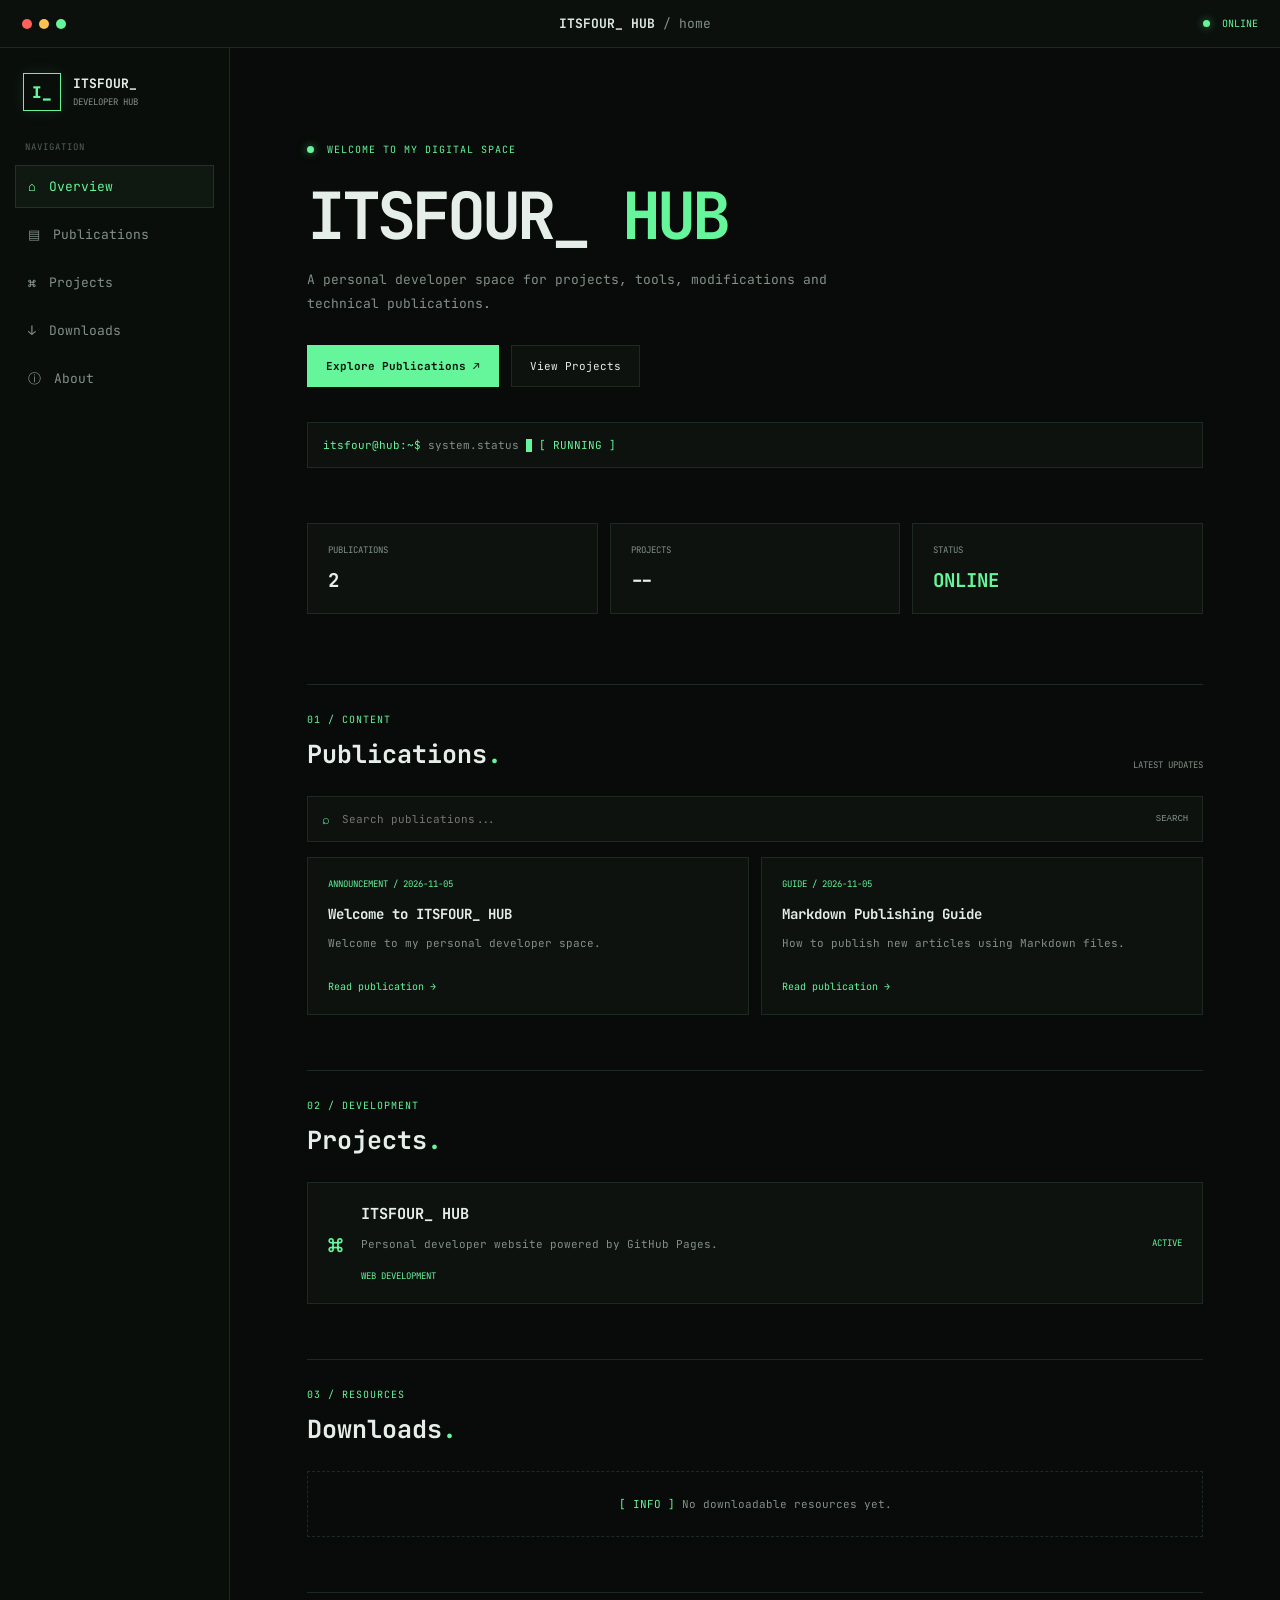
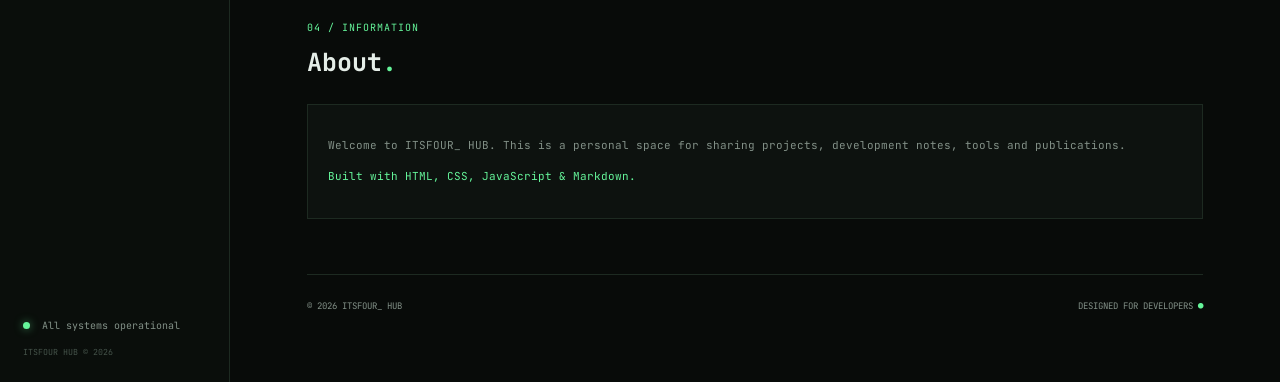
==== index.html @ 15e87986 "update" ====
<!DOCTYPE html>
<html lang="vi">
<head>
<meta charset="UTF-8">
<meta name="viewport" content="width=device-width,initial-scale=1">
<meta name="theme-color" content="#080b09">
<meta name="description" content="ITSFOUR_ HUB - Developer Hub">
<title>ITSFOUR_ HUB</title>

<link rel="preconnect" href="https://fonts.googleapis.com">
<link href="https://fonts.googleapis.com/css2?family=JetBrains+Mono:wght@400;500;600;700;800&display=swap" rel="stylesheet">
<link rel="stylesheet" href="assets/css/style.css">
</head>

<body>

<div class="terminal">

<header class="topbar">
    <div class="window-controls">
        <span class="dot red"></span>
        <span class="dot yellow"></span>
        <span class="dot green"></span>
    </div>

    <div class="terminal-title">ITSFOUR_ HUB <span>/ home</span></div>

    <div class="status">
        <span class="status-light"></span>
        ONLINE
    </div>
</header>

<div class="layout">

<aside class="sidebar">
    <div class="brand">
        <div class="brand-icon">I_</div>
        <div>
            <strong>ITSFOUR_</strong>
            <small>DEVELOPER HUB</small>
        </div>
    </div>

    <div class="nav-label">NAVIGATION</div>

    <nav>
        <a href="#home" class="nav-item active">⌂ <span>Overview</span></a>
        <a href="#posts" class="nav-item">▤ <span>Publications</span></a>
        <a href="#projects" class="nav-item">⌘ <span>Projects</span></a>
        <a href="#downloads" class="nav-item">↓ <span>Downloads</span></a>
        <a href="#about" class="nav-item">ⓘ <span>About</span></a>
    </nav>

    <div class="sidebar-bottom">
        <span class="status-light"></span>
        All systems operational
        <small>ITSFOUR HUB © 2026</small>
    </div>
</aside>

<main class="content">

<section id="home" class="hero">
    <div class="eyebrow">
        <span class="status-light"></span>
        WELCOME TO MY DIGITAL SPACE
    </div>

    <h1>ITSFOUR_<span> HUB</span></h1>

    <p class="hero-description">
        A personal developer space for projects, tools,
        modifications and technical publications.
    </p>

    <div class="hero-actions">
        <a href="#posts" class="button primary">Explore Publications ↗</a>
        <a href="#projects" class="button secondary">View Projects</a>
    </div>

    <div class="terminal-command">
        <span class="prompt">itsfour@hub:~$</span>
        <span>system.status</span>
        <span class="cursor"></span>
        <span class="command-result">[ RUNNING ]</span>
    </div>
</section>

<section class="stats">
    <div class="stat-card">
        <small>PUBLICATIONS</small>
        <strong id="post-count">--</strong>
    </div>

    <div class="stat-card">
        <small>PROJECTS</small>
        <strong>--</strong>
    </div>

    <div class="stat-card">
        <small>STATUS</small>
        <strong class="green-text">ONLINE</strong>
    </div>
</section>

<section id="posts" class="section">
    <div class="section-heading">
        <div>
            <span class="section-index">01 / CONTENT</span>
            <h2>Publications<span>.</span></h2>
        </div>

        <span class="section-note">LATEST UPDATES</span>
    </div>

    <div class="search-box">
        <span>⌕</span>
        <input id="search" type="search"
        placeholder="Search publications..." autocomplete="off">
        <kbd>SEARCH</kbd>
    </div>

    <div id="post-list" class="post-grid">
        <div class="loading">Loading publications...</div>
    </div>

    <div id="empty" class="empty" hidden>
        No publications found.
    </div>
</section>

<section id="projects" class="section">
    <div class="section-heading">
        <div>
            <span class="section-index">02 / DEVELOPMENT</span>
            <h2>Projects<span>.</span></h2>
        </div>
    </div>

    <div class="project-card">
        <div class="project-icon">⌘</div>
        <div>
            <h3>ITSFOUR_ HUB</h3>
            <p>Personal developer website powered by GitHub Pages.</p>
            <span class="tag">WEB DEVELOPMENT</span>
        </div>
        <span class="project-status">ACTIVE</span>
    </div>
</section>

<section id="downloads" class="section">
    <div class="section-heading">
        <div>
            <span class="section-index">03 / RESOURCES</span>
            <h2>Downloads<span>.</span></h2>
        </div>
    </div>

    <div class="empty">
        <span class="green-text">[ INFO ]</span>
        No downloadable resources yet.
    </div>
</section>

<section id="about" class="section">
    <div class="section-heading">
        <div>
            <span class="section-index">04 / INFORMATION</span>
            <h2>About<span>.</span></h2>
        </div>
    </div>

    <div class="about-card">
        <p>
            Welcome to ITSFOUR_ HUB.
            This is a personal space for sharing projects,
            development notes, tools and publications.
        </p>
        <p class="green-text">Built with HTML, CSS, JavaScript & Markdown.</p>
    </div>
</section>

<footer>
    <span>© 2026 ITSFOUR_ HUB</span>
    <span>DESIGNED FOR DEVELOPERS <span class="green-text">●</span></span>
</footer>

</main>
</div>
</div>

<script src="assets/js/app.js"></script>
</body>
</html>
---- assets/css/style.css ----
:root {
    --bg: #080b09;
    --panel: #0d120f;
    --panel2: #111813;
    --border: #1d2a21;
    --green: #65f59a;
    --text: #e5eee8;
    --muted: #829087;
    --font: 'JetBrains Mono', monospace;
}

* {
    box-sizing: border-box;
    scroll-behavior: smooth;
}

body {
    margin: 0;
    background: var(--bg);
    color: var(--text);
    font-family: var(--font);
    font-size: 13px;
}

a {
    color: inherit;
    text-decoration: none;
}

.terminal {
    min-height: 100vh;
}

.topbar {
    height: 48px;
    display: flex;
    align-items: center;
    padding: 0 22px;
    background: #0b100d;
    border-bottom: 1px solid var(--border);
    position: sticky;
    top: 0;
    z-index: 10;
}

.window-controls {
    display: flex;
    gap: 7px;
}

.dot {
    width: 10px;
    height: 10px;
    border-radius: 50%;
}

.red { background: #ff625c; }
.yellow { background: #ffc14f; }
.green { background: var(--green); }

.terminal-title {
    margin: auto;
    color: #dce8df;
    font-weight: 700;
}

.terminal-title span {
    color: var(--muted);
    font-weight: 400;
}

.status {
    color: var(--green);
    font-size: 10px;
}

.status-light {
    display: inline-block;
    width: 7px;
    height: 7px;
    border-radius: 50%;
    background: var(--green);
    box-shadow: 0 0 9px #65f59a88;
    margin-right: 6px;
}

.layout {
    display: flex;
    min-height: calc(100vh - 48px);
}

.sidebar {
    width: 230px;
    flex-shrink: 0;
    border-right: 1px solid var(--border);
    padding: 25px 15px;
    background: #0a0e0b;
    display: flex;
    flex-direction: column;
}

.brand {
    display: flex;
    align-items: center;
    gap: 12px;
    padding: 0 8px 30px;
}

.brand-icon {
    width: 38px;
    height: 38px;
    border: 1px solid var(--green);
    color: var(--green);
    display: grid;
    place-items: center;
    font-weight: 800;
    font-size: 16px;
    box-shadow: 0 0 15px #65f59a18;
}

.brand strong {
    display: block;
    font-size: 13px;
}

.brand small {
    color: var(--muted);
    font-size: 9px;
}

.nav-label {
    color: #526158;
    font-size: 9px;
    padding: 0 10px 12px;
    letter-spacing: 1px;
}

nav {
    display: grid;
    gap: 5px;
}

.nav-item {
    padding: 12px;
    border: 1px solid transparent;
    color: var(--muted);
    display: flex;
    gap: 13px;
    transition: .2s;
}

.nav-item:hover,
.nav-item.active {
    color: var(--green);
    background: #65f59a0c;
    border-color: #65f59a22;
}

.sidebar-bottom {
    margin-top: auto;
    color: var(--muted);
    font-size: 10px;
    padding: 20px 8px 0;
}

.sidebar-bottom small {
    display: block;
    margin-top: 15px;
    color: #45534a;
}

.content {
    flex: 1;
    max-width: 1200px;
    margin: auto;
    padding: 45px 6%;
    min-width: 0;
}

.hero {
    padding: 50px 0 55px;
}

.eyebrow,
.section-index {
    color: var(--green);
    font-size: 10px;
    letter-spacing: 1px;
}

h1 {
    font-size: clamp(35px, 7vw, 65px);
    letter-spacing: -4px;
    margin: 25px 0 15px;
    line-height: 1.1;
}

h1 span,
h2 span {
    color: var(--green);
}

.hero-description {
    max-width: 550px;
    color: var(--muted);
    line-height: 1.9;
}

.hero-actions {
    display: flex;
    gap: 12px;
    margin-top: 28px;
    flex-wrap: wrap;
}

.button {
    padding: 13px 18px;
    border: 1px solid var(--border);
    font-size: 11px;
    transition: .2s;
}

.button.primary {
    color: #061009;
    background: var(--green);
    border-color: var(--green);
    font-weight: 700;
}

.button.secondary {
    color: var(--text);
    background: var(--panel);
}

.button:hover {
    transform: translateY(-2px);
    box-shadow: 0 5px 20px #65f59a22;
}

.terminal-command {
    margin-top: 35px;
    padding: 15px;
    background: var(--panel);
    border: 1px solid var(--border);
    color: var(--muted);
    font-size: 11px;
}

.prompt,
.command-result {
    color: var(--green);
}

.cursor {
    display: inline-block;
    width: 6px;
    height: 13px;
    background: var(--green);
    vertical-align: middle;
    animation: blink 1s infinite;
}

@keyframes blink {
    50% { opacity: 0; }
}

.stats {
    display: grid;
    grid-template-columns: repeat(3, 1fr);
    gap: 12px;
    margin-bottom: 70px;
}

.stat-card {
    background: var(--panel);
    border: 1px solid var(--border);
    padding: 20px;
}

.stat-card small {
    color: var(--muted);
    display: block;
    font-size: 9px;
    margin-bottom: 12px;
}

.stat-card strong {
    font-size: 19px;
}

.green-text {
    color: var(--green) !important;
}

.section {
    padding: 25px 0 55px;
    border-top: 1px solid var(--border);
    scroll-margin-top: 65px;
}

.section-heading {
    display: flex;
    justify-content: space-between;
    align-items: end;
    margin-bottom: 25px;
}

h2 {
    font-size: 25px;
    margin: 10px 0 0;
}

.section-note {
    font-size: 9px;
    color: var(--muted);
}

.search-box {
    display: flex;
    align-items: center;
    gap: 12px;
    background: var(--panel);
    border: 1px solid var(--border);
    padding: 0 14px;
    margin-bottom: 15px;
    color: var(--green);
}

.search-box input {
    width: 100%;
    padding: 15px 0;
    background: transparent;
    border: 0;
    outline: 0;
    color: var(--text);
    font-family: inherit;
    font-size: 11px;
}

.search-box kbd {
    color: var(--muted);
    font-size: 9px;
}

.post-grid {
    display: grid;
    grid-template-columns: repeat(2, minmax(0, 1fr));
    gap: 12px;
}

.post-card,
.project-card,
.about-card {
    background: var(--panel);
    border: 1px solid var(--border);
    padding: 20px;
}

.post-card {
    transition: .2s;
}

.post-card:hover {
    border-color: #65f59a66;
    transform: translateY(-2px);
}

.post-meta {
    color: var(--green);
    font-size: 9px;
}

.post-card h3 {
    font-size: 14px;
    margin: 15px 0 10px;
}

.post-card p,
.project-card p,
.about-card p {
    color: var(--muted);
    line-height: 1.8;
    font-size: 11px;
}

.read-more {
    display: inline-block;
    margin-top: 15px;
    color: var(--green);
    font-size: 10px;
}

.project-card {
    display: flex;
    gap: 18px;
    align-items: center;
}

.project-icon {
    font-size: 25px;
    color: var(--green);
}

.project-card h3 {
    margin: 0;
}

.tag {
    font-size: 9px;
    color: var(--green);
}

.project-status {
    margin-left: auto;
    color: var(--green);
    font-size: 9px;
}

.empty,
.loading {
    padding: 25px;
    text-align: center;
    border: 1px dashed var(--border);
    color: var(--muted);
    font-size: 11px;
}

footer {
    display: flex;
    justify-content: space-between;
    gap: 15px;
    border-top: 1px solid var(--border);
    padding: 25px 0;
    color: var(--muted);
    font-size: 9px;
}

@media(max-width:750px) {
    .sidebar {
        width: 62px;
        padding: 20px 8px;
    }

    .brand {
        justify-content: center;
        padding: 0 0 25px;
    }

    .brand > div:last-child,
    .nav-label,
    .nav-item span,
    .sidebar-bottom {
        display: none;
    }

    .nav-item {
        justify-content: center;
        padding: 13px 5px;
    }

    .content {
        padding: 25px 18px;
    }

    .hero {
        padding-top: 35px;
    }

    h1 {
        letter-spacing: -2px;
    }

    .post-grid {
        grid-template-columns: 1fr;
    }

    .stats {
        gap: 7px;
    }

    .stat-card {
        padding: 13px 9px;
    }

    .stat-card strong {
        font-size: 13px;
    }

    .stat-card small {
        font-size: 8px;
    }

    .section-note {
        display: none;
    }

    footer {
        flex-direction: column;
    }
}
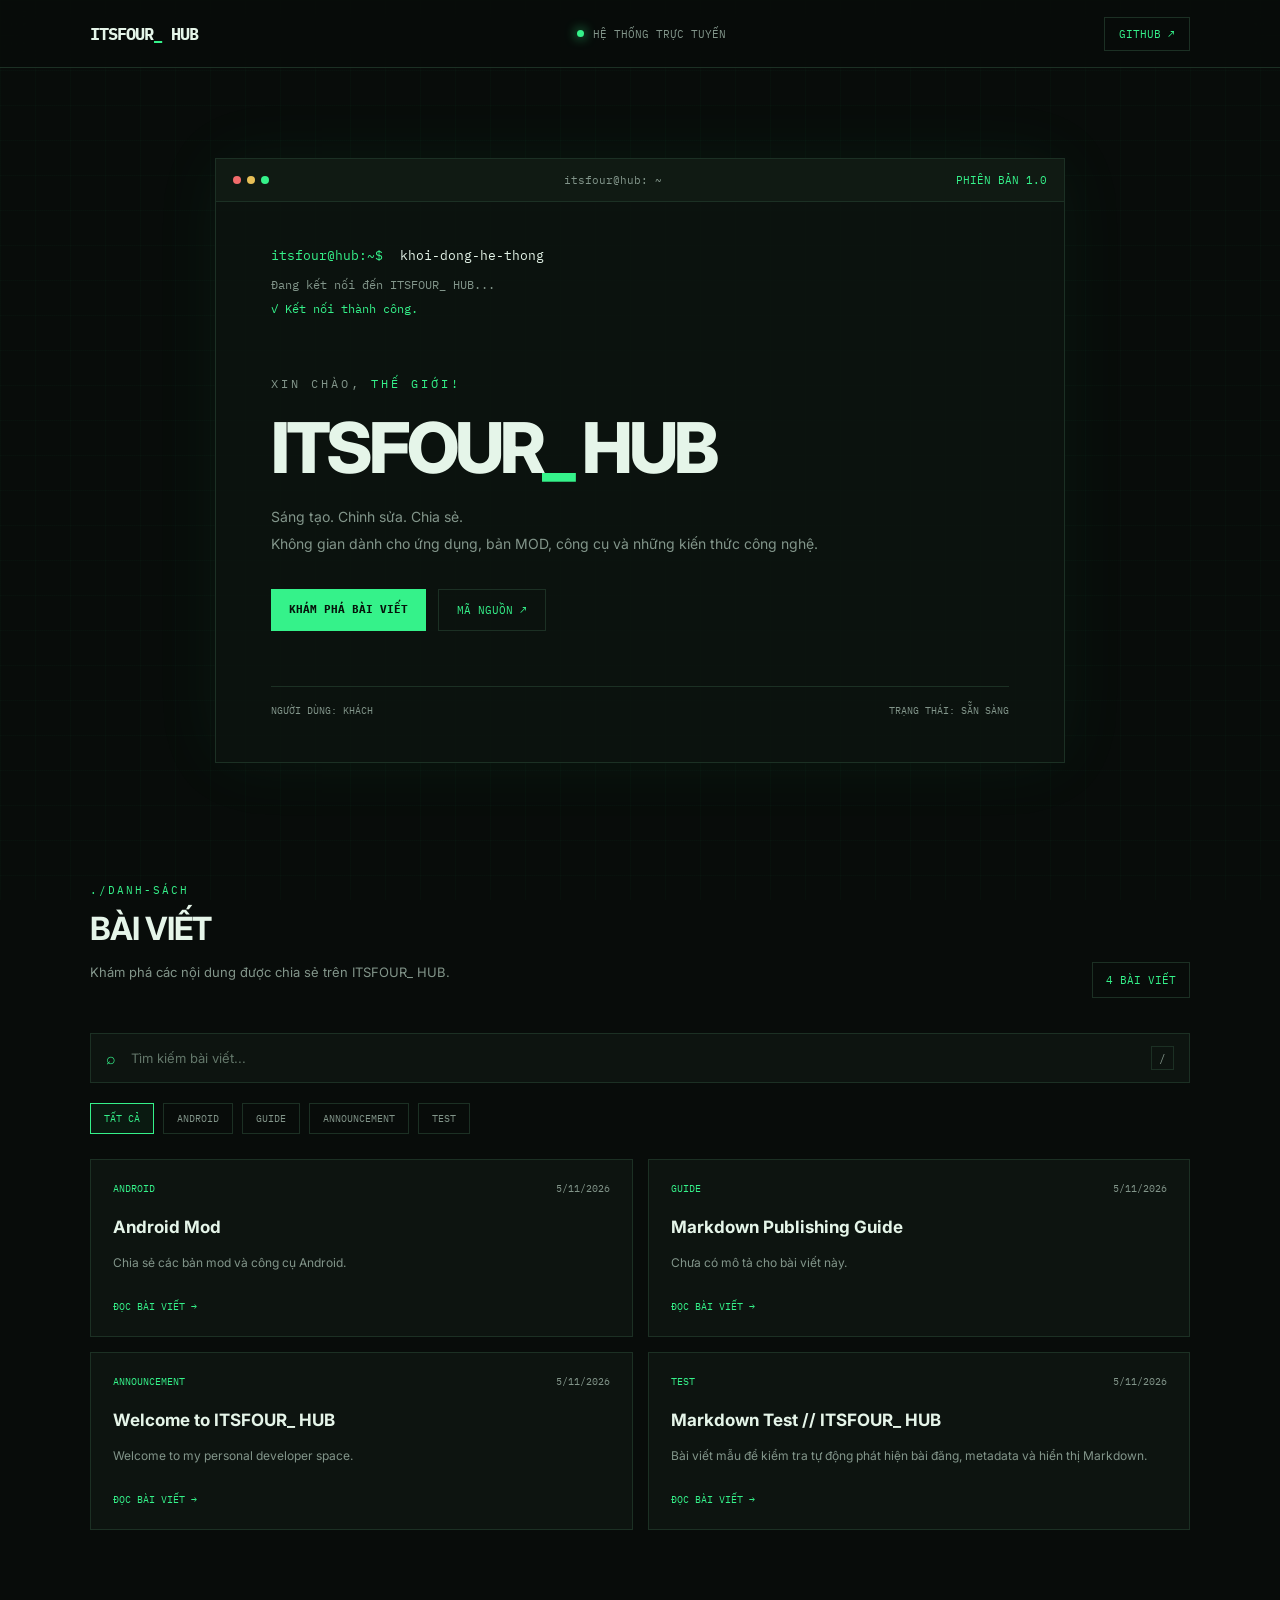
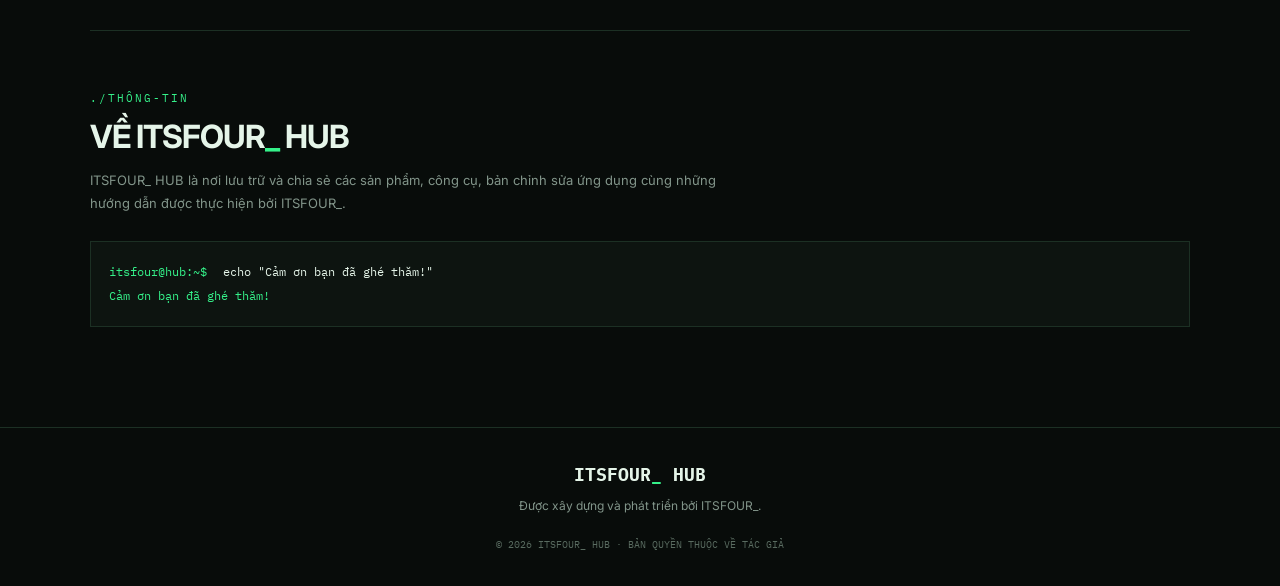
==== commit 2dfdfacc: "up" ====
--- a/index.html
+++ b/index.html
@@ -1,195 +1,216 @@
 <!DOCTYPE html>
 <html lang="vi">
 <head>
-<meta charset="UTF-8">
-<meta name="viewport" content="width=device-width,initial-scale=1">
-<meta name="theme-color" content="#080b09">
-<meta name="description" content="ITSFOUR_ HUB - Developer Hub">
-<title>ITSFOUR_ HUB</title>
-
-<link rel="preconnect" href="https://fonts.googleapis.com">
-<link href="https://fonts.googleapis.com/css2?family=JetBrains+Mono:wght@400;500;600;700;800&display=swap" rel="stylesheet">
-<link rel="stylesheet" href="assets/css/style.css">
+    <meta charset="UTF-8">
+    <meta name="viewport" content="width=device-width, initial-scale=1">
+
+    <meta name="theme-color" content="#080c0a">
+    <meta name="description" content="ITSFOUR_ HUB - Không gian chia sẻ ứng dụng, bản chỉnh sửa và công cụ công nghệ.">
+
+    <title>ITSFOUR_ HUB | Trang chủ</title>
+
+    <link rel="preconnect" href="https://fonts.googleapis.com">
+    <link rel="preconnect" href="https://fonts.gstatic.com" crossorigin>
+
+    <link href="https://fonts.googleapis.com/css2?family=Inter:wght@400;500;600;700;800&family=IBM+Plex+Mono:wght@400;500;600;700&display=swap" rel="stylesheet">
+
+    <link rel="stylesheet" href="assets/css/style.css">
 </head>
 
 <body>
 
-<div class="terminal">
-
 <header class="topbar">
-    <div class="window-controls">
-        <span class="dot red"></span>
-        <span class="dot yellow"></span>
-        <span class="dot green"></span>
+    <a href="index.html" class="logo">
+        ITSFOUR<span>_</span> HUB
+    </a>
+
+    <div class="system-status">
+        <span class="status-dot"></span>
+        HỆ THỐNG TRỰC TUYẾN
     </div>
 
-    <div class="terminal-title">ITSFOUR_ HUB <span>/ home</span></div>
-
-    <div class="status">
-        <span class="status-light"></span>
-        ONLINE
+    <a href="https://github.com/itsfour" target="_blank" class="github-btn">
+        GITHUB ↗
+    </a>
+</header>
+
+<main>
+
+    <!-- GIỚI THIỆU -->
+    <section class="hero">
+
+        <div class="terminal-window">
+
+            <div class="terminal-bar">
+                <div class="terminal-dots">
+                    <i></i><i></i><i></i>
+                </div>
+
+                <span>itsfour@hub: ~</span>
+
+                <span class="terminal-version">PHIÊN BẢN 1.0</span>
+            </div>
+
+            <div class="terminal-content">
+
+                <div class="terminal-line">
+                    <span class="prompt">itsfour@hub:~$</span>
+                    <span>khoi-dong-he-thong</span>
+                </div>
+
+                <div class="terminal-output">
+                    Đang kết nối đến ITSFOUR_ HUB...
+                </div>
+
+                <div class="terminal-output success">
+                    ✓ Kết nối thành công.
+                </div>
+
+                <div class="hero-title">
+                    XIN CHÀO, <span>THẾ GIỚI!</span>
+                </div>
+
+                <h1>
+                    ITSFOUR<span>_</span> HUB
+                </h1>
+
+                <p class="hero-description">
+                    Sáng tạo. Chỉnh sửa. Chia sẻ.
+                    <br>
+                    Không gian dành cho ứng dụng, bản MOD,
+                    công cụ và những kiến thức công nghệ.
+                </p>
+
+                <div class="hero-actions">
+                    <a href="#baiviet" class="primary-btn">
+                        KHÁM PHÁ BÀI VIẾT
+                    </a>
+
+                    <a href="https://github.com/itsfour"
+                       target="_blank"
+                       class="secondary-btn">
+                        MÃ NGUỒN ↗
+                    </a>
+                </div>
+
+                <div class="terminal-footer">
+                    <span>NGƯỜI DÙNG: KHÁCH</span>
+                    <span>TRẠNG THÁI: SẴN SÀNG</span>
+                </div>
+
+            </div>
+        </div>
+
+    </section>
+
+
+    <!-- DANH SÁCH BÀI VIẾT -->
+    <section class="publications" id="baiviet">
+
+        <div class="section-heading">
+            <div>
+                <div class="section-label">
+                    ./DANH-SÁCH
+                </div>
+
+                <h2>BÀI VIẾT</h2>
+
+                <p>
+                    Khám phá các nội dung được chia sẻ trên ITSFOUR_ HUB.
+                </p>
+            </div>
+
+            <div class="post-count" id="postCount">
+                0 BÀI VIẾT
+            </div>
+        </div>
+
+
+        <!-- TÌM KIẾM -->
+        <div class="search-box">
+            <span>⌕</span>
+
+            <input
+                type="search"
+                id="searchInput"
+                placeholder="Tìm kiếm bài viết..."
+                autocomplete="off"
+            >
+
+            <kbd>/</kbd>
+        </div>
+
+
+        <!-- DANH MỤC -->
+        <div class="category-list" id="categoryList">
+            <button class="category-btn active" data-category="ALL">
+                TẤT CẢ
+            </button>
+        </div>
+
+
+        <!-- BÀI VIẾT -->
+        <div class="posts-grid" id="postsGrid">
+
+            <div class="loading-box">
+                <span class="loading-dot"></span>
+                ĐANG TẢI DANH SÁCH BÀI VIẾT...
+            </div>
+
+        </div>
+
+        <div class="empty-box" id="emptyBox" hidden>
+            KHÔNG TÌM THẤY BÀI VIẾT PHÙ HỢP.
+        </div>
+
+    </section>
+
+
+    <!-- GIỚI THIỆU -->
+    <section class="about-section">
+
+        <div class="section-label">
+            ./THÔNG-TIN
+        </div>
+
+        <h2>VỀ ITSFOUR<span>_</span> HUB</h2>
+
+        <p>
+            ITSFOUR_ HUB là nơi lưu trữ và chia sẻ các sản phẩm,
+            công cụ, bản chỉnh sửa ứng dụng cùng những hướng dẫn
+            được thực hiện bởi ITSFOUR_.
+        </p>
+
+        <div class="about-terminal">
+            <span class="prompt">itsfour@hub:~$</span>
+            <span>echo "Cảm ơn bạn đã ghé thăm!"</span>
+            <br>
+            <span class="success">Cảm ơn bạn đã ghé thăm!</span>
+        </div>
+
+    </section>
+
+</main>
+
+
+<footer class="footer">
+
+    <div class="footer-logo">
+        ITSFOUR<span>_</span> HUB
     </div>
-</header>
-
-<div class="layout">
-
-<aside class="sidebar">
-    <div class="brand">
-        <div class="brand-icon">I_</div>
-        <div>
-            <strong>ITSFOUR_</strong>
-            <small>DEVELOPER HUB</small>
-        </div>
+
+    <p>
+        Được xây dựng và phát triển bởi ITSFOUR_.
+    </p>
+
+    <div class="footer-bottom">
+        © 2026 ITSFOUR_ HUB · BẢN QUYỀN THUỘC VỀ TÁC GIẢ
     </div>
 
-    <div class="nav-label">NAVIGATION</div>
-
-    <nav>
-        <a href="#home" class="nav-item active">⌂ <span>Overview</span></a>
-        <a href="#posts" class="nav-item">▤ <span>Publications</span></a>
-        <a href="#projects" class="nav-item">⌘ <span>Projects</span></a>
-        <a href="#downloads" class="nav-item">↓ <span>Downloads</span></a>
-        <a href="#about" class="nav-item">ⓘ <span>About</span></a>
-    </nav>
-
-    <div class="sidebar-bottom">
-        <span class="status-light"></span>
-        All systems operational
-        <small>ITSFOUR HUB © 2026</small>
-    </div>
-</aside>
-
-<main class="content">
-
-<section id="home" class="hero">
-    <div class="eyebrow">
-        <span class="status-light"></span>
-        WELCOME TO MY DIGITAL SPACE
-    </div>
-
-    <h1>ITSFOUR_<span> HUB</span></h1>
-
-    <p class="hero-description">
-        A personal developer space for projects, tools,
-        modifications and technical publications.
-    </p>
-
-    <div class="hero-actions">
-        <a href="#posts" class="button primary">Explore Publications ↗</a>
-        <a href="#projects" class="button secondary">View Projects</a>
-    </div>
-
-    <div class="terminal-command">
-        <span class="prompt">itsfour@hub:~$</span>
-        <span>system.status</span>
-        <span class="cursor"></span>
-        <span class="command-result">[ RUNNING ]</span>
-    </div>
-</section>
-
-<section class="stats">
-    <div class="stat-card">
-        <small>PUBLICATIONS</small>
-        <strong id="post-count">--</strong>
-    </div>
-
-    <div class="stat-card">
-        <small>PROJECTS</small>
-        <strong>--</strong>
-    </div>
-
-    <div class="stat-card">
-        <small>STATUS</small>
-        <strong class="green-text">ONLINE</strong>
-    </div>
-</section>
-
-<section id="posts" class="section">
-    <div class="section-heading">
-        <div>
-            <span class="section-index">01 / CONTENT</span>
-            <h2>Publications<span>.</span></h2>
-        </div>
-
-        <span class="section-note">LATEST UPDATES</span>
-    </div>
-
-    <div class="search-box">
-        <span>⌕</span>
-        <input id="search" type="search"
-        placeholder="Search publications..." autocomplete="off">
-        <kbd>SEARCH</kbd>
-    </div>
-
-    <div id="post-list" class="post-grid">
-        <div class="loading">Loading publications...</div>
-    </div>
-
-    <div id="empty" class="empty" hidden>
-        No publications found.
-    </div>
-</section>
-
-<section id="projects" class="section">
-    <div class="section-heading">
-        <div>
-            <span class="section-index">02 / DEVELOPMENT</span>
-            <h2>Projects<span>.</span></h2>
-        </div>
-    </div>
-
-    <div class="project-card">
-        <div class="project-icon">⌘</div>
-        <div>
-            <h3>ITSFOUR_ HUB</h3>
-            <p>Personal developer website powered by GitHub Pages.</p>
-            <span class="tag">WEB DEVELOPMENT</span>
-        </div>
-        <span class="project-status">ACTIVE</span>
-    </div>
-</section>
-
-<section id="downloads" class="section">
-    <div class="section-heading">
-        <div>
-            <span class="section-index">03 / RESOURCES</span>
-            <h2>Downloads<span>.</span></h2>
-        </div>
-    </div>
-
-    <div class="empty">
-        <span class="green-text">[ INFO ]</span>
-        No downloadable resources yet.
-    </div>
-</section>
-
-<section id="about" class="section">
-    <div class="section-heading">
-        <div>
-            <span class="section-index">04 / INFORMATION</span>
-            <h2>About<span>.</span></h2>
-        </div>
-    </div>
-
-    <div class="about-card">
-        <p>
-            Welcome to ITSFOUR_ HUB.
-            This is a personal space for sharing projects,
-            development notes, tools and publications.
-        </p>
-        <p class="green-text">Built with HTML, CSS, JavaScript & Markdown.</p>
-    </div>
-</section>
-
-<footer>
-    <span>© 2026 ITSFOUR_ HUB</span>
-    <span>DESIGNED FOR DEVELOPERS <span class="green-text">●</span></span>
 </footer>
 
-</main>
-</div>
-</div>
 
 <script src="assets/js/app.js"></script>
+
 </body>
 </html>
--- a/assets/css/style.css
+++ b/assets/css/style.css
@@ -1,25 +1,48 @@
 :root {
-    --bg: #080b09;
-    --panel: #0d120f;
-    --panel2: #111813;
-    --border: #1d2a21;
-    --green: #65f59a;
-    --text: #e5eee8;
-    --muted: #829087;
-    --font: 'JetBrains Mono', monospace;
+    --background: #080c0a;
+    --surface: #0d1410;
+    --surface-2: #111b15;
+    --border: #1c3024;
+
+    --green: #35f28a;
+    --green-light: #8affb8;
+    --green-dark: #143d27;
+
+    --text: #e5f5e9;
+    --muted: #82958a;
+
+    --mono: "IBM Plex Mono", monospace;
+    --sans: "Inter", "Noto Sans SC", sans-serif;
 }
 
 * {
     box-sizing: border-box;
+}
+
+html {
     scroll-behavior: smooth;
 }
 
 body {
     margin: 0;
-    background: var(--bg);
+    background: var(--background);
     color: var(--text);
-    font-family: var(--font);
-    font-size: 13px;
+    font-family: var(--sans);
+    overflow-x: hidden;
+}
+
+body::before {
+    content: "";
+    position: fixed;
+    inset: 0;
+    pointer-events: none;
+    z-index: -1;
+
+    background-image:
+        linear-gradient(rgba(53,242,138,.025) 1px, transparent 1px),
+        linear-gradient(90deg, rgba(53,242,138,.025) 1px, transparent 1px);
+
+    background-size: 35px 35px;
 }
 
 a {
@@ -27,474 +50,744 @@
     text-decoration: none;
 }
 
-.terminal {
-    min-height: 100vh;
-}
+button,
+input {
+    font: inherit;
+}
+
+
+/* THANH ĐẦU TRANG */
 
 .topbar {
-    height: 48px;
+    height: 68px;
+    padding: 0 7%;
+
     display: flex;
     align-items: center;
-    padding: 0 22px;
-    background: #0b100d;
+    justify-content: space-between;
+
     border-bottom: 1px solid var(--border);
+    background: rgba(8,12,10,.92);
+
     position: sticky;
     top: 0;
-    z-index: 10;
-}
-
-.window-controls {
-    display: flex;
-    gap: 7px;
-}
-
-.dot {
-    width: 10px;
-    height: 10px;
+    z-index: 20;
+
+    backdrop-filter: blur(15px);
+}
+
+.logo {
+    font-family: var(--mono);
+    font-size: 17px;
+    font-weight: 700;
+    letter-spacing: -1px;
+}
+
+.logo span,
+.footer-logo span,
+.hero h1 span,
+.about-section h2 span {
+    color: var(--green);
+}
+
+.system-status {
+    display: flex;
+    align-items: center;
+    gap: 9px;
+
+    color: var(--muted);
+    font: 11px var(--mono);
+}
+
+.status-dot {
+    width: 7px;
+    height: 7px;
     border-radius: 50%;
-}
-
-.red { background: #ff625c; }
-.yellow { background: #ffc14f; }
-.green { background: var(--green); }
-
-.terminal-title {
+    background: var(--green);
+
+    box-shadow: 0 0 12px var(--green);
+
+    animation: blink 1.5s infinite;
+}
+
+@keyframes blink {
+    50% {
+        opacity: .35;
+    }
+}
+
+.github-btn {
+    font: 11px var(--mono);
+    color: var(--green);
+
+    border: 1px solid var(--border);
+    padding: 9px 14px;
+
+    transition: .2s;
+}
+
+.github-btn:hover {
+    background: var(--green-dark);
+    border-color: var(--green);
+}
+
+
+/* KHUNG GIỚI THIỆU */
+
+.hero {
+    padding: 90px 20px 100px;
+    display: flex;
+    justify-content: center;
+}
+
+.terminal-window {
+    width: 100%;
+    max-width: 850px;
+
+    border: 1px solid var(--border);
+    background: rgba(13,20,16,.92);
+
+    box-shadow: 0 0 70px rgba(53,242,138,.055);
+}
+
+.terminal-bar {
+    height: 43px;
+    padding: 0 17px;
+
+    display: flex;
+    align-items: center;
+    justify-content: space-between;
+
+    border-bottom: 1px solid var(--border);
+    background: #101a13;
+
+    font: 11px var(--mono);
+    color: var(--muted);
+}
+
+.terminal-dots {
+    display: flex;
+    gap: 6px;
+}
+
+.terminal-dots i {
+    width: 8px;
+    height: 8px;
+    border-radius: 50%;
+    background: #355b42;
+}
+
+.terminal-dots i:first-child {
+    background: #f16b6b;
+}
+
+.terminal-dots i:nth-child(2) {
+    background: #e7bf57;
+}
+
+.terminal-dots i:nth-child(3) {
+    background: var(--green);
+}
+
+.terminal-version {
+    color: var(--green);
+}
+
+.terminal-content {
+    padding: 45px 55px;
+}
+
+.terminal-line {
+    font: 13px var(--mono);
+    margin-bottom: 13px;
+}
+
+.prompt {
+    color: var(--green);
+    margin-right: 9px;
+}
+
+.terminal-output {
+    color: var(--muted);
+    font: 12px var(--mono);
+    margin-bottom: 9px;
+}
+
+.success {
+    color: var(--green);
+}
+
+.hero-title {
+    margin-top: 60px;
+    font: 12px var(--mono);
+    color: var(--muted);
+    letter-spacing: 3px;
+}
+
+.hero-title span {
+    color: var(--green);
+}
+
+.hero h1 {
+    margin: 14px 0;
+
+    font-size: clamp(38px, 8vw, 70px);
+    font-weight: 800;
+    letter-spacing: -4px;
+}
+
+.hero-description {
+    max-width: 550px;
+    color: var(--muted);
+    font-size: 14px;
+    line-height: 1.9;
+}
+
+.hero-actions {
+    display: flex;
+    flex-wrap: wrap;
+    gap: 12px;
+    margin-top: 32px;
+}
+
+.primary-btn,
+.secondary-btn {
+    padding: 13px 18px;
+    font: 11px var(--mono);
+    transition: .2s;
+}
+
+.primary-btn {
+    color: #06130b;
+    background: var(--green);
+    font-weight: 700;
+}
+
+.primary-btn:hover {
+    background: var(--green-light);
+    box-shadow: 0 0 25px rgba(53,242,138,.2);
+}
+
+.secondary-btn {
+    border: 1px solid var(--border);
+    color: var(--green);
+}
+
+.secondary-btn:hover {
+    border-color: var(--green);
+    background: var(--green-dark);
+}
+
+.terminal-footer {
+    border-top: 1px solid var(--border);
+    margin-top: 55px;
+    padding-top: 17px;
+
+    display: flex;
+    justify-content: space-between;
+    gap: 15px;
+
+    color: var(--muted);
+    font: 10px var(--mono);
+}
+
+
+/* DANH SÁCH BÀI VIẾT */
+
+.publications,
+.about-section {
+    width: 86%;
+    max-width: 1100px;
     margin: auto;
-    color: #dce8df;
-    font-weight: 700;
-}
-
-.terminal-title span {
-    color: var(--muted);
-    font-weight: 400;
-}
-
-.status {
-    color: var(--green);
-    font-size: 10px;
-}
-
-.status-light {
+}
+
+.publications {
+    padding: 20px 0 100px;
+}
+
+.section-heading {
+    display: flex;
+    align-items: flex-end;
+    justify-content: space-between;
+    gap: 20px;
+}
+
+.section-label {
+    color: var(--green);
+    font: 11px var(--mono);
+    letter-spacing: 2px;
+}
+
+.section-heading h2,
+.about-section h2 {
+    font-size: 32px;
+    margin: 12px 0;
+    letter-spacing: -1px;
+}
+
+.section-heading p,
+.about-section p {
+    color: var(--muted);
+    font-size: 13px;
+    line-height: 1.8;
+}
+
+.post-count {
+    color: var(--green);
+    font: 11px var(--mono);
+    border: 1px solid var(--border);
+    padding: 10px 13px;
+    white-space: nowrap;
+}
+
+
+/* TÌM KIẾM */
+
+.search-box {
+    margin-top: 35px;
+    height: 50px;
+
+    display: flex;
+    align-items: center;
+    gap: 13px;
+
+    padding: 0 15px;
+
+    background: var(--surface);
+    border: 1px solid var(--border);
+
+    color: var(--green);
+}
+
+.search-box input {
+    flex: 1;
+    min-width: 0;
+    border: 0;
+    outline: 0;
+
+    background: transparent;
+    color: var(--text);
+
+    font-size: 13px;
+}
+
+.search-box input::placeholder {
+    color: #63776a;
+}
+
+.search-box kbd {
+    color: var(--muted);
+    font: 11px var(--mono);
+    border: 1px solid var(--border);
+    padding: 4px 7px;
+}
+
+
+/* DANH MỤC */
+
+.category-list {
+    display: flex;
+    flex-wrap: wrap;
+    gap: 9px;
+    margin: 20px 0 25px;
+}
+
+.category-btn {
+    cursor: pointer;
+    padding: 8px 13px;
+
+    color: var(--muted);
+    background: transparent;
+
+    border: 1px solid var(--border);
+    font: 10px var(--mono);
+
+    transition: .2s;
+}
+
+.category-btn:hover,
+.category-btn.active {
+    color: var(--green);
+    border-color: var(--green);
+    background: rgba(53,242,138,.06);
+}
+
+
+/* THẺ BÀI VIẾT */
+
+.posts-grid {
+    display: grid;
+    grid-template-columns: repeat(2, minmax(0,1fr));
+    gap: 15px;
+}
+
+.post-card {
+    padding: 22px;
+
+    border: 1px solid var(--border);
+    background: var(--surface);
+
+    transition: .25s;
+}
+
+.post-card:hover {
+    border-color: var(--green);
+    transform: translateY(-3px);
+    background: var(--surface-2);
+}
+
+.post-meta {
+    display: flex;
+    justify-content: space-between;
+    gap: 10px;
+
+    color: var(--muted);
+    font: 10px var(--mono);
+}
+
+.post-category {
+    color: var(--green);
+}
+
+.post-card h3 {
+    margin: 20px 0 10px;
+    font-size: 17px;
+    line-height: 1.5;
+}
+
+.post-card p {
+    color: var(--muted);
+    font-size: 12px;
+    line-height: 1.8;
+    margin-bottom: 20px;
+}
+
+.post-read {
+    display: inline-block;
+    color: var(--green);
+    font: 10px var(--mono);
+}
+
+.loading-box,
+.empty-box {
+    grid-column: 1 / -1;
+    padding: 40px 15px;
+    text-align: center;
+
+    border: 1px dashed var(--border);
+    color: var(--muted);
+    font: 11px var(--mono);
+}
+
+.loading-dot {
     display: inline-block;
     width: 7px;
     height: 7px;
     border-radius: 50%;
     background: var(--green);
-    box-shadow: 0 0 9px #65f59a88;
-    margin-right: 6px;
-}
-
-.layout {
-    display: flex;
-    min-height: calc(100vh - 48px);
-}
-
-.sidebar {
-    width: 230px;
-    flex-shrink: 0;
-    border-right: 1px solid var(--border);
-    padding: 25px 15px;
-    background: #0a0e0b;
-    display: flex;
-    flex-direction: column;
-}
-
-.brand {
-    display: flex;
-    align-items: center;
-    gap: 12px;
-    padding: 0 8px 30px;
-}
-
-.brand-icon {
-    width: 38px;
-    height: 38px;
-    border: 1px solid var(--green);
-    color: var(--green);
-    display: grid;
-    place-items: center;
-    font-weight: 800;
-    font-size: 16px;
-    box-shadow: 0 0 15px #65f59a18;
-}
-
-.brand strong {
+    margin-right: 9px;
+    animation: blink 1s infinite;
+}
+
+
+/* GIỚI THIỆU */
+
+.about-section {
+    padding: 60px 0;
+    border-top: 1px solid var(--border);
+}
+
+.about-section p {
+    max-width: 650px;
+}
+
+.about-terminal {
+    margin-top: 25px;
+    padding: 18px;
+
+    border: 1px solid var(--border);
+    background: var(--surface);
+
+    font: 12px var(--mono);
+    line-height: 2;
+}
+
+
+/* CHÂN TRANG */
+
+.footer {
+    margin-top: 40px;
+    padding: 35px 7%;
+
+    border-top: 1px solid var(--border);
+    text-align: center;
+}
+
+.footer-logo {
+    font: 700 18px var(--mono);
+}
+
+.footer p {
+    color: var(--muted);
+    font-size: 12px;
+}
+
+.footer-bottom {
+    margin-top: 25px;
+    color: #596b60;
+    font: 10px var(--mono);
+}
+
+
+/* TRANG ĐỌC BÀI VIẾT */
+
+.article-container {
+    width: 88%;
+    max-width: 850px;
+    margin: 65px auto 100px;
+}
+
+.back-link {
+    display: inline-block;
+    margin-bottom: 30px;
+
+    color: var(--green);
+    font: 11px var(--mono);
+}
+
+.article-header {
+    padding-bottom: 30px;
+    border-bottom: 1px solid var(--border);
+}
+
+.article-header h1 {
+    font-size: clamp(27px, 5vw, 42px);
+    line-height: 1.3;
+    margin: 18px 0;
+}
+
+.article-description {
+    color: var(--muted);
+    line-height: 1.8;
+    font-size: 14px;
+}
+
+.article-info {
+    display: flex;
+    flex-wrap: wrap;
+    gap: 15px;
+    color: var(--muted);
+    font: 10px var(--mono);
+}
+
+.markdown-body {
+    padding-top: 35px;
+
+    color: #d0dfd4;
+    font-size: 14px;
+    line-height: 1.9;
+
+    overflow-wrap: anywhere;
+}
+
+.markdown-body h1,
+.markdown-body h2,
+.markdown-body h3 {
+    color: var(--green-light);
+    line-height: 1.4;
+    margin-top: 35px;
+}
+
+.markdown-body a {
+    color: var(--green);
+    text-decoration: underline;
+}
+
+.markdown-body img {
+    max-width: 100%;
+    height: auto;
+    border: 1px solid var(--border);
+}
+
+.markdown-body blockquote {
+    margin: 20px 0;
+    padding: 12px 18px;
+
+    border-left: 3px solid var(--green);
+    background: var(--surface);
+
+    color: var(--muted);
+}
+
+.markdown-body code {
+    font-family: var(--mono);
+    color: var(--green-light);
+    background: #142119;
+    padding: 3px 6px;
+    border-radius: 3px;
+}
+
+.markdown-body pre {
+    padding: 18px;
+    overflow-x: auto;
+
+    border: 1px solid var(--border);
+    background: #050906;
+}
+
+.markdown-body pre code {
+    padding: 0;
+    background: transparent;
+}
+
+.markdown-body table {
     display: block;
-    font-size: 13px;
-}
-
-.brand small {
-    color: var(--muted);
-    font-size: 9px;
-}
-
-.nav-label {
-    color: #526158;
-    font-size: 9px;
-    padding: 0 10px 12px;
-    letter-spacing: 1px;
-}
-
-nav {
-    display: grid;
-    gap: 5px;
-}
-
-.nav-item {
-    padding: 12px;
-    border: 1px solid transparent;
-    color: var(--muted);
-    display: flex;
-    gap: 13px;
-    transition: .2s;
-}
-
-.nav-item:hover,
-.nav-item.active {
-    color: var(--green);
-    background: #65f59a0c;
-    border-color: #65f59a22;
-}
-
-.sidebar-bottom {
-    margin-top: auto;
-    color: var(--muted);
-    font-size: 10px;
-    padding: 20px 8px 0;
-}
-
-.sidebar-bottom small {
-    display: block;
-    margin-top: 15px;
-    color: #45534a;
-}
-
-.content {
-    flex: 1;
-    max-width: 1200px;
-    margin: auto;
-    padding: 45px 6%;
-    min-width: 0;
-}
-
-.hero {
-    padding: 50px 0 55px;
-}
-
-.eyebrow,
-.section-index {
-    color: var(--green);
-    font-size: 10px;
-    letter-spacing: 1px;
-}
-
-h1 {
-    font-size: clamp(35px, 7vw, 65px);
-    letter-spacing: -4px;
-    margin: 25px 0 15px;
-    line-height: 1.1;
-}
-
-h1 span,
-h2 span {
-    color: var(--green);
-}
-
-.hero-description {
-    max-width: 550px;
-    color: var(--muted);
-    line-height: 1.9;
-}
-
-.hero-actions {
-    display: flex;
-    gap: 12px;
-    margin-top: 28px;
-    flex-wrap: wrap;
-}
-
-.button {
-    padding: 13px 18px;
-    border: 1px solid var(--border);
-    font-size: 11px;
-    transition: .2s;
-}
-
-.button.primary {
-    color: #061009;
-    background: var(--green);
+    max-width: 100%;
+    overflow-x: auto;
+    border-collapse: collapse;
+}
+
+.markdown-body th,
+.markdown-body td {
+    padding: 10px;
+    border: 1px solid var(--border);
+}
+
+.markdown-body th {
+    color: var(--green);
+    background: var(--surface);
+}
+
+.markdown-body hr {
+    border: 0;
+    border-top: 1px solid var(--border);
+    margin: 30px 0;
+}
+
+.article-bottom {
+    margin-top: 40px;
+    padding-top: 20px;
+    border-top: 1px solid var(--border);
+}
+
+.article-bottom button {
+    cursor: pointer;
+    padding: 11px 15px;
+
+    background: var(--surface);
+    color: var(--green);
+
+    border: 1px solid var(--border);
+    font: 11px var(--mono);
+}
+
+.article-bottom button:hover {
     border-color: var(--green);
-    font-weight: 700;
-}
-
-.button.secondary {
-    color: var(--text);
-    background: var(--panel);
-}
-
-.button:hover {
-    transform: translateY(-2px);
-    box-shadow: 0 5px 20px #65f59a22;
-}
-
-.terminal-command {
-    margin-top: 35px;
-    padding: 15px;
-    background: var(--panel);
-    border: 1px solid var(--border);
-    color: var(--muted);
-    font-size: 11px;
-}
-
-.prompt,
-.command-result {
-    color: var(--green);
-}
-
-.cursor {
-    display: inline-block;
-    width: 6px;
-    height: 13px;
-    background: var(--green);
-    vertical-align: middle;
-    animation: blink 1s infinite;
-}
-
-@keyframes blink {
-    50% { opacity: 0; }
-}
-
-.stats {
-    display: grid;
-    grid-template-columns: repeat(3, 1fr);
-    gap: 12px;
-    margin-bottom: 70px;
-}
-
-.stat-card {
-    background: var(--panel);
-    border: 1px solid var(--border);
-    padding: 20px;
-}
-
-.stat-card small {
-    color: var(--muted);
-    display: block;
-    font-size: 9px;
-    margin-bottom: 12px;
-}
-
-.stat-card strong {
-    font-size: 19px;
-}
-
-.green-text {
-    color: var(--green) !important;
-}
-
-.section {
-    padding: 25px 0 55px;
-    border-top: 1px solid var(--border);
-    scroll-margin-top: 65px;
-}
-
-.section-heading {
-    display: flex;
-    justify-content: space-between;
-    align-items: end;
-    margin-bottom: 25px;
-}
-
-h2 {
-    font-size: 25px;
-    margin: 10px 0 0;
-}
-
-.section-note {
-    font-size: 9px;
-    color: var(--muted);
-}
-
-.search-box {
-    display: flex;
-    align-items: center;
-    gap: 12px;
-    background: var(--panel);
-    border: 1px solid var(--border);
-    padding: 0 14px;
-    margin-bottom: 15px;
-    color: var(--green);
-}
-
-.search-box input {
-    width: 100%;
-    padding: 15px 0;
-    background: transparent;
-    border: 0;
-    outline: 0;
-    color: var(--text);
-    font-family: inherit;
-    font-size: 11px;
-}
-
-.search-box kbd {
-    color: var(--muted);
-    font-size: 9px;
-}
-
-.post-grid {
-    display: grid;
-    grid-template-columns: repeat(2, minmax(0, 1fr));
-    gap: 12px;
-}
-
-.post-card,
-.project-card,
-.about-card {
-    background: var(--panel);
-    border: 1px solid var(--border);
-    padding: 20px;
-}
-
-.post-card {
-    transition: .2s;
-}
-
-.post-card:hover {
-    border-color: #65f59a66;
-    transform: translateY(-2px);
-}
-
-.post-meta {
-    color: var(--green);
-    font-size: 9px;
-}
-
-.post-card h3 {
-    font-size: 14px;
-    margin: 15px 0 10px;
-}
-
-.post-card p,
-.project-card p,
-.about-card p {
-    color: var(--muted);
-    line-height: 1.8;
-    font-size: 11px;
-}
-
-.read-more {
-    display: inline-block;
-    margin-top: 15px;
-    color: var(--green);
-    font-size: 10px;
-}
-
-.project-card {
-    display: flex;
-    gap: 18px;
-    align-items: center;
-}
-
-.project-icon {
-    font-size: 25px;
-    color: var(--green);
-}
-
-.project-card h3 {
-    margin: 0;
-}
-
-.tag {
-    font-size: 9px;
-    color: var(--green);
-}
-
-.project-status {
-    margin-left: auto;
-    color: var(--green);
-    font-size: 9px;
-}
-
-.empty,
-.loading {
-    padding: 25px;
-    text-align: center;
-    border: 1px dashed var(--border);
-    color: var(--muted);
-    font-size: 11px;
-}
-
-footer {
-    display: flex;
-    justify-content: space-between;
-    gap: 15px;
-    border-top: 1px solid var(--border);
-    padding: 25px 0;
-    color: var(--muted);
-    font-size: 9px;
-}
-
-@media(max-width:750px) {
-    .sidebar {
-        width: 62px;
-        padding: 20px 8px;
-    }
-
-    .brand {
-        justify-content: center;
-        padding: 0 0 25px;
-    }
-
-    .brand > div:last-child,
-    .nav-label,
-    .nav-item span,
-    .sidebar-bottom {
+}
+
+.error-box {
+    padding: 30px;
+    border: 1px solid #713b3b;
+    background: #211010;
+    color: #ff9b9b;
+    font: 12px var(--mono);
+}
+
+
+/* ĐIỆN THOẠI */
+
+@media(max-width:700px) {
+
+    .topbar {
+        height: 60px;
+        padding: 0 5%;
+    }
+
+    .logo {
+        font-size: 14px;
+    }
+
+    .system-status {
+        font-size: 9px;
+    }
+
+    .github-btn {
+        font-size: 9px;
+        padding: 8px;
+    }
+
+    .hero {
+        padding: 55px 15px 75px;
+    }
+
+    .terminal-content {
+        padding: 30px 22px;
+    }
+
+    .hero-title {
+        margin-top: 45px;
+    }
+
+    .hero h1 {
+        letter-spacing: -2px;
+    }
+
+    .hero-description {
+        font-size: 13px;
+    }
+
+    .terminal-footer {
+        font-size: 8px;
+    }
+
+    .publications,
+    .about-section {
+        width: 90%;
+    }
+
+    .section-heading h2,
+    .about-section h2 {
+        font-size: 27px;
+    }
+
+    .section-heading {
+        align-items: flex-start;
+    }
+
+    .post-count {
+        font-size: 9px;
+        padding: 8px;
+    }
+
+    .posts-grid {
+        grid-template-columns: 1fr;
+    }
+
+    .article-container {
+        width: 90%;
+        margin-top: 40px;
+    }
+
+    .markdown-body {
+        font-size: 13px;
+    }
+}
+
+@media(max-width:390px) {
+
+    .system-status {
         display: none;
     }
 
-    .nav-item {
-        justify-content: center;
-        padding: 13px 5px;
-    }
-
-    .content {
-        padding: 25px 18px;
-    }
-
-    .hero {
-        padding-top: 35px;
-    }
-
-    h1 {
-        letter-spacing: -2px;
-    }
-
-    .post-grid {
-        grid-template-columns: 1fr;
-    }
-
-    .stats {
-        gap: 7px;
-    }
-
-    .stat-card {
-        padding: 13px 9px;
-    }
-
-    .stat-card strong {
-        font-size: 13px;
-    }
-
-    .stat-card small {
-        font-size: 8px;
-    }
-
-    .section-note {
+    .terminal-version {
         display: none;
     }
 
-    footer {
+    .hero-actions {
         flex-direction: column;
     }
+
+    .hero-actions a {
+        text-align: center;
+    }
 }
